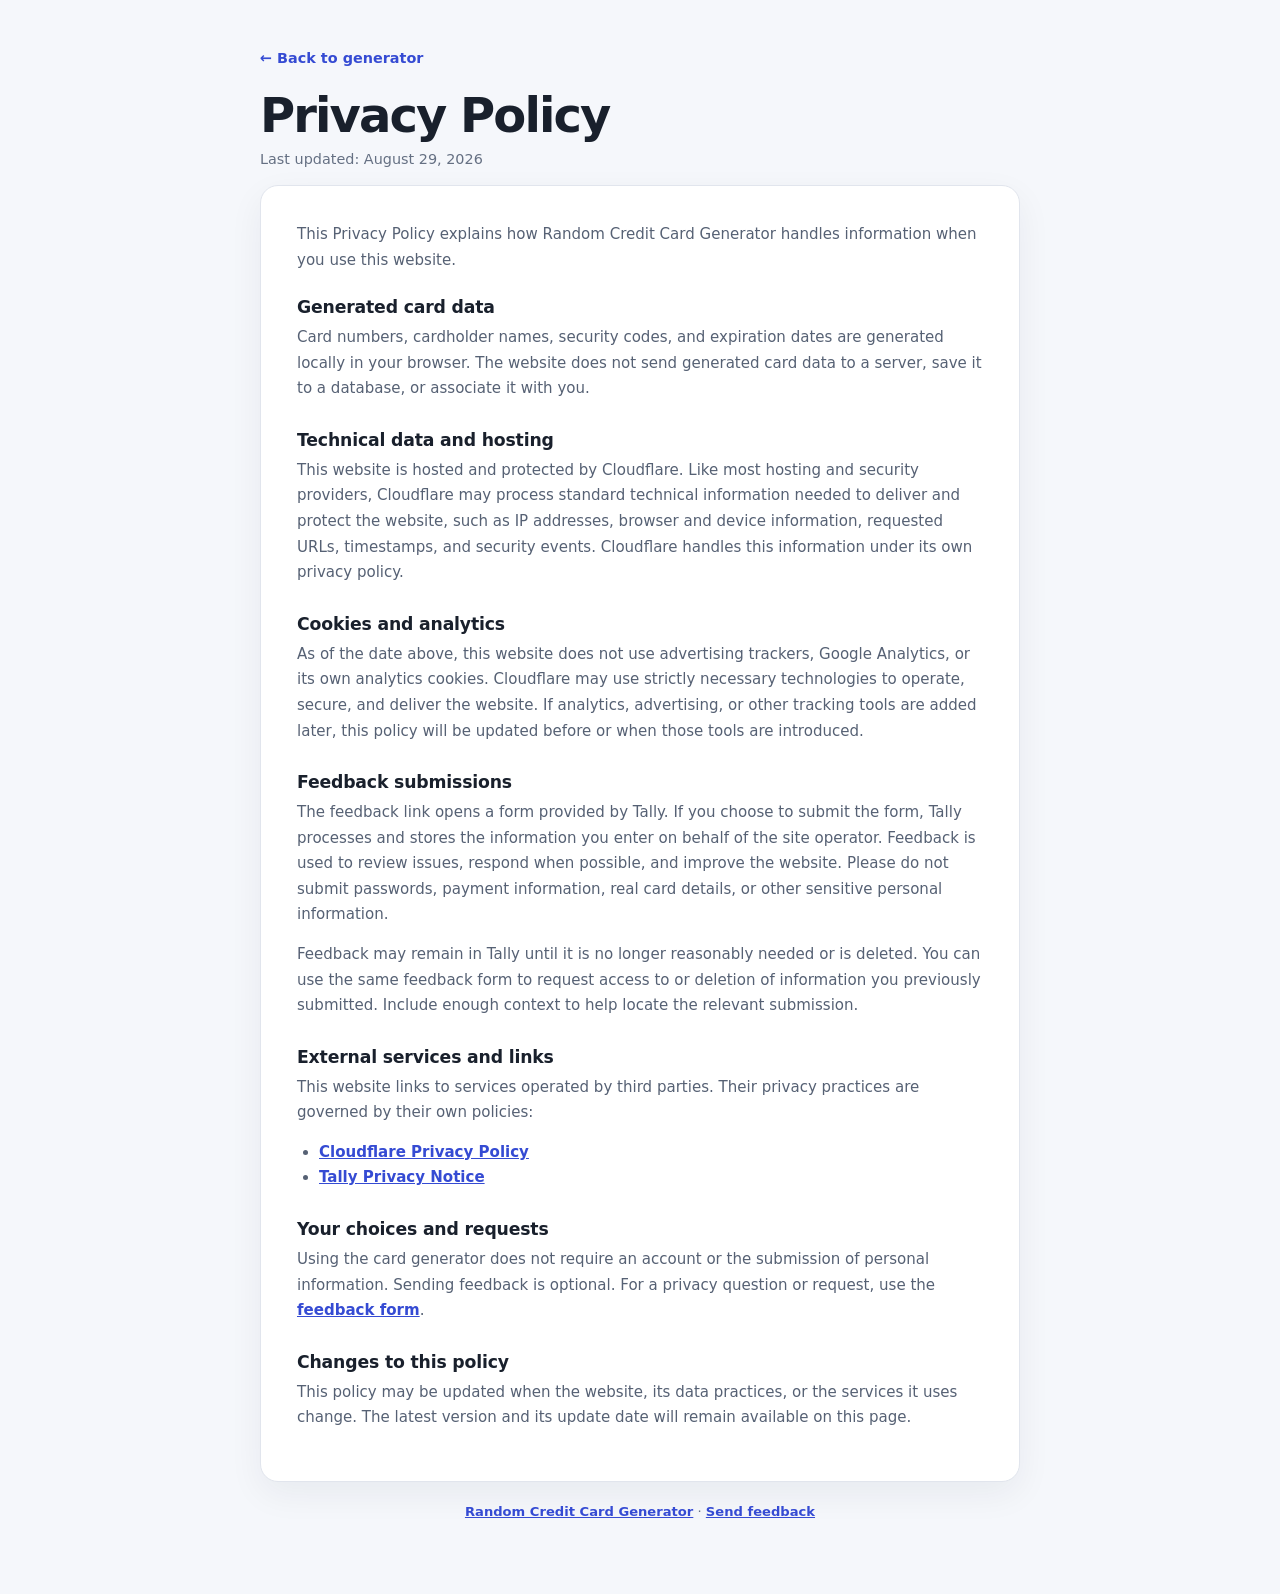
==== privacy.html @ 21941473 "Add privacy policy page" ====
<!doctype html>
<html lang="en">
  <head>
    <meta charset="UTF-8" />
    <meta name="viewport" content="width=device-width, initial-scale=1.0" />
    <meta
      name="description"
      content="Learn how Random Credit Card Generator handles generated card data, technical information, cookies, and feedback submissions."
    />
    <link rel="canonical" href="https://creditcardgenerator.online/privacy.html" />
    <meta property="og:type" content="website" />
    <meta property="og:site_name" content="Random Credit Card Generator" />
    <meta property="og:url" content="https://creditcardgenerator.online/privacy.html" />
    <meta property="og:title" content="Privacy Policy – Random Credit Card Generator" />
    <meta
      property="og:description"
      content="How this website handles generated card data, technical information, cookies, and feedback submissions."
    />
    <title>Privacy Policy – Random Credit Card Generator</title>
    <link rel="stylesheet" href="styles.css?v=3" />
  </head>
  <body>
    <main class="legal-shell">
      <header class="legal-header">
        <a class="back-link" href="index.html">← Back to generator</a>
        <h1>Privacy Policy</h1>
        <p>Last updated: August 29, 2026</p>
      </header>

      <article class="legal-card">
        <p>This Privacy Policy explains how Random Credit Card Generator handles information when you use this website.</p>

        <h2>Generated card data</h2>
        <p>Card numbers, cardholder names, security codes, and expiration dates are generated locally in your browser. The website does not send generated card data to a server, save it to a database, or associate it with you.</p>

        <h2>Technical data and hosting</h2>
        <p>This website is hosted and protected by Cloudflare. Like most hosting and security providers, Cloudflare may process standard technical information needed to deliver and protect the website, such as IP addresses, browser and device information, requested URLs, timestamps, and security events. Cloudflare handles this information under its own privacy policy.</p>

        <h2>Cookies and analytics</h2>
        <p>As of the date above, this website does not use advertising trackers, Google Analytics, or its own analytics cookies. Cloudflare may use strictly necessary technologies to operate, secure, and deliver the website. If analytics, advertising, or other tracking tools are added later, this policy will be updated before or when those tools are introduced.</p>

        <h2>Feedback submissions</h2>
        <p>The feedback link opens a form provided by Tally. If you choose to submit the form, Tally processes and stores the information you enter on behalf of the site operator. Feedback is used to review issues, respond when possible, and improve the website. Please do not submit passwords, payment information, real card details, or other sensitive personal information.</p>
        <p>Feedback may remain in Tally until it is no longer reasonably needed or is deleted. You can use the same feedback form to request access to or deletion of information you previously submitted. Include enough context to help locate the relevant submission.</p>

        <h2>External services and links</h2>
        <p>This website links to services operated by third parties. Their privacy practices are governed by their own policies:</p>
        <ul>
          <li><a href="https://www.cloudflare.com/privacypolicy/" target="_blank" rel="noopener noreferrer">Cloudflare Privacy Policy</a></li>
          <li><a href="https://tally.so/help/privacy-policy" target="_blank" rel="noopener noreferrer">Tally Privacy Notice</a></li>
        </ul>

        <h2>Your choices and requests</h2>
        <p>Using the card generator does not require an account or the submission of personal information. Sending feedback is optional. For a privacy question or request, use the <a href="https://tally.so/r/44Vd1o" target="_blank" rel="noopener noreferrer">feedback form</a>.</p>

        <h2>Changes to this policy</h2>
        <p>This policy may be updated when the website, its data practices, or the services it uses change. The latest version and its update date will remain available on this page.</p>
      </article>

      <footer class="site-footer">
        <p><a href="index.html">Random Credit Card Generator</a> · <a href="https://tally.so/r/44Vd1o" target="_blank" rel="noopener noreferrer">Send feedback</a></p>
      </footer>
    </main>
  </body>
</html>
---- styles.css ----
:root { color-scheme: light; font-family: Inter, ui-sans-serif, system-ui, -apple-system, BlinkMacSystemFont, "Segoe UI", sans-serif; color: #19202c; background: #f5f7fb; }
* { box-sizing: border-box; }
body { margin: 0; min-width: 320px; padding: 48px 24px 72px; }
main { width: min(100%, 1120px); margin: 0 auto; }
h1 { margin: 0 0 32px; font-size: clamp(2rem, 8vw, 3rem); letter-spacing: -0.04em; }
.generator, .card, .info article, .faq { background: #fff; border: 1px solid #e1e5ed; border-radius: 18px; box-shadow: 0 12px 35px rgba(25, 32, 44, 0.06); }
.generator { width: min(100%, 760px); padding: clamp(22px, 5vw, 32px); }
.controls { display: grid; grid-template-columns: minmax(0, 1fr) 160px; gap: 16px; }
label { display: block; margin-bottom: 9px; color: #566174; font-size: .875rem; font-weight: 700; }
select, input { width: 100%; min-height: 46px; padding: 0 12px; border: 1px solid #d6dce7; border-radius: 10px; background: #fff; color: #19202c; font: inherit; }
select:focus-visible, input:focus-visible, button:focus-visible { outline: 3px solid #9ca9ff; outline-offset: 3px; }
button { min-height: 44px; padding: 0 16px; border: 1px solid #d6dce7; border-radius: 10px; background: #fff; color: #19202c; cursor: pointer; font: inherit; font-weight: 750; }
button:hover { filter: brightness(.96); }
.generate { width: 100%; margin-top: 20px; border-color: #354bd3; background: #354bd3; color: #fff; }
.feedback { min-height: 1.35rem; margin: 12px 0 0; color: #247043; font-size: .9rem; }
.results { display: grid; grid-template-columns: repeat(2, minmax(0, 1fr)); gap: 14px; margin-top: 12px; }
.results:empty { display: none; }
.card { min-width: 0; padding: 18px; }
.card-top { color: #566174; font-size: .82rem; font-weight: 750; }
.number-row { display: grid; grid-template-columns: minmax(0, 1fr) auto; align-items: center; gap: 10px; margin: 12px 0 16px; }
.number { margin: 0; overflow-wrap: anywhere; color: #18213a; font-family: ui-monospace, SFMono-Regular, Consolas, monospace; font-size: clamp(1.05rem, 2.2vw, 1.45rem); font-weight: 750; letter-spacing: .025em; }
.card-details { display: grid; grid-template-columns: minmax(140px, 1fr) auto auto; gap: 16px; }
.card-details p { margin: 0; }
.card-details span { display: block; color: #657083; font-size: .75rem; font-weight: 700; }
.card-details strong { display: block; margin-top: 3px; color: #27324a; font-family: ui-monospace, SFMono-Regular, Consolas, monospace; font-size: .9rem; }
.copy { min-height: 38px; padding: 0 13px; }
.batch-actions { display: flex; justify-content: flex-end; flex-wrap: wrap; gap: 10px; margin-top: 20px; }
.batch-actions[hidden] { display: none; }
.info { display: grid; grid-template-columns: repeat(2, minmax(0, 1fr)); gap: 14px; margin-top: 34px; }
.info article { padding: 22px; box-shadow: none; }
.info h2 { margin: 0 0 10px; font-size: 1rem; letter-spacing: -.01em; }
.info p, .info ol { margin: 0; color: #566174; font-size: .92rem; line-height: 1.6; }
.info ol { padding-left: 20px; }
.faq { margin-top: 14px; padding: 22px; box-shadow: none; }
.faq > h2 { margin: 0 0 8px; font-size: 1.15rem; }
.faq details { border-top: 1px solid #e1e5ed; }
.faq summary { padding: 16px 0; cursor: pointer; font-weight: 750; }
.faq p { margin: -4px 0 17px; color: #566174; font-size: .92rem; line-height: 1.6; }
.site-footer { padding: 20px 4px 0; text-align: center; }
.site-footer p { margin: 0; color: #657083; font-size: .82rem; line-height: 1.55; }
.site-footer a { color: #354bd3; font-weight: 700; }
.legal-shell { width: min(100%, 760px); }
.legal-header { margin-bottom: 18px; }
.legal-header h1 { margin: 20px 0 8px; }
.legal-header p { margin: 0; color: #657083; font-size: .9rem; }
.back-link { color: #354bd3; font-size: .9rem; font-weight: 750; text-decoration: none; }
.back-link:hover { text-decoration: underline; }
.legal-card { padding: clamp(22px, 5vw, 36px); background: #fff; border: 1px solid #e1e5ed; border-radius: 18px; box-shadow: 0 12px 35px rgba(25, 32, 44, 0.06); }
.legal-card h2 { margin: 28px 0 8px; font-size: 1.08rem; letter-spacing: -.01em; }
.legal-card h2:first-of-type { margin-top: 24px; }
.legal-card p, .legal-card li { color: #566174; font-size: .94rem; line-height: 1.7; }
.legal-card p { margin: 0 0 14px; }
.legal-card ul { margin: 0 0 16px; padding-left: 22px; }
.legal-card a { color: #354bd3; font-weight: 700; overflow-wrap: anywhere; }
@media (max-width: 880px) { .results { grid-template-columns: 1fr; } }
@media (max-width: 560px) { body { padding: 28px 16px 52px; } .controls, .info { grid-template-columns: 1fr; } .card { padding: 16px; } .number-row { grid-template-columns: minmax(0, 1fr) auto; gap: 8px; } .number { font-size: clamp(1rem, 5vw, 1.3rem); } .card-details { grid-template-columns: minmax(130px, 1fr) auto auto; gap: 10px; } .batch-actions > button { flex: 1 1 140px; } }
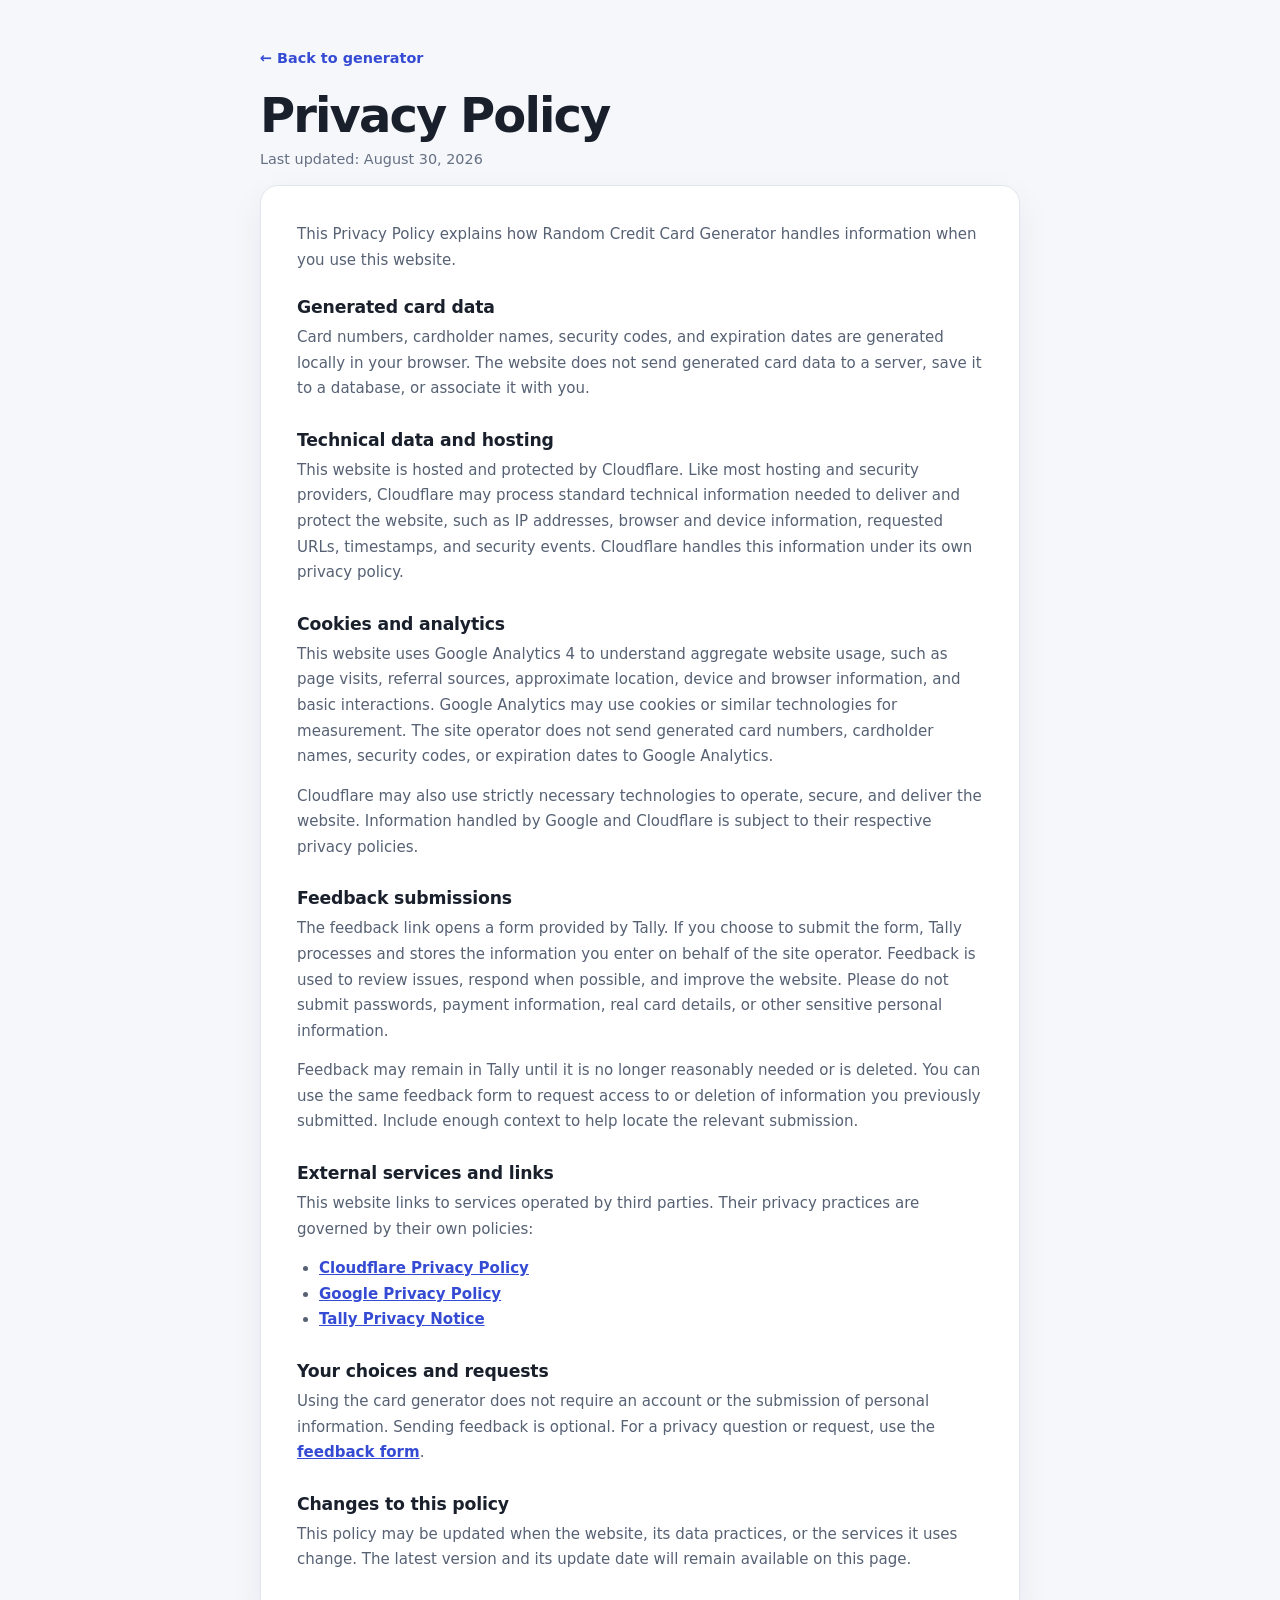
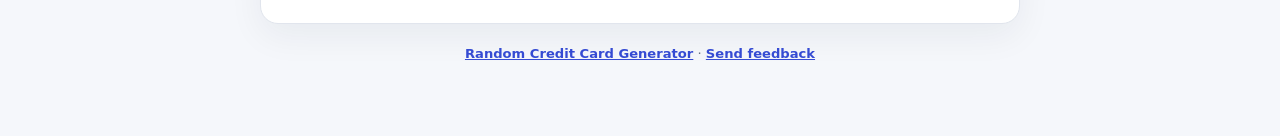
==== commit 59a2ac45: "Add Google Analytics measurement tag" ====
--- a/privacy.html
+++ b/privacy.html
@@ -7,10 +7,12 @@
       name="description"
       content="Learn how Random Credit Card Generator handles generated card data, technical information, cookies, and feedback submissions."
     />
-    <link rel="canonical" href="https://creditcardgenerator.online/privacy.html" />
+    <meta name="theme-color" content="#111827" />
+    <link rel="icon" href="/favicon.svg" type="image/svg+xml" />
+    <link rel="canonical" href="https://creditcardgenerator.online/privacy" />
     <meta property="og:type" content="website" />
     <meta property="og:site_name" content="Random Credit Card Generator" />
-    <meta property="og:url" content="https://creditcardgenerator.online/privacy.html" />
+    <meta property="og:url" content="https://creditcardgenerator.online/privacy" />
     <meta property="og:title" content="Privacy Policy – Random Credit Card Generator" />
     <meta
       property="og:description"
@@ -18,13 +20,20 @@
     />
     <title>Privacy Policy – Random Credit Card Generator</title>
     <link rel="stylesheet" href="styles.css?v=3" />
+    <script async src="https://www.googletagmanager.com/gtag/js?id=G-D59QC6ZC3D"></script>
+    <script>
+      window.dataLayer = window.dataLayer || [];
+      function gtag() { dataLayer.push(arguments); }
+      gtag("js", new Date());
+      gtag("config", "G-D59QC6ZC3D");
+    </script>
   </head>
   <body>
     <main class="legal-shell">
       <header class="legal-header">
-        <a class="back-link" href="index.html">← Back to generator</a>
+        <a class="back-link" href="/">← Back to generator</a>
         <h1>Privacy Policy</h1>
-        <p>Last updated: August 29, 2026</p>
+        <p>Last updated: August 30, 2026</p>
       </header>
 
       <article class="legal-card">
@@ -37,7 +46,8 @@
         <p>This website is hosted and protected by Cloudflare. Like most hosting and security providers, Cloudflare may process standard technical information needed to deliver and protect the website, such as IP addresses, browser and device information, requested URLs, timestamps, and security events. Cloudflare handles this information under its own privacy policy.</p>
 
         <h2>Cookies and analytics</h2>
-        <p>As of the date above, this website does not use advertising trackers, Google Analytics, or its own analytics cookies. Cloudflare may use strictly necessary technologies to operate, secure, and deliver the website. If analytics, advertising, or other tracking tools are added later, this policy will be updated before or when those tools are introduced.</p>
+        <p>This website uses Google Analytics 4 to understand aggregate website usage, such as page visits, referral sources, approximate location, device and browser information, and basic interactions. Google Analytics may use cookies or similar technologies for measurement. The site operator does not send generated card numbers, cardholder names, security codes, or expiration dates to Google Analytics.</p>
+        <p>Cloudflare may also use strictly necessary technologies to operate, secure, and deliver the website. Information handled by Google and Cloudflare is subject to their respective privacy policies.</p>
 
         <h2>Feedback submissions</h2>
         <p>The feedback link opens a form provided by Tally. If you choose to submit the form, Tally processes and stores the information you enter on behalf of the site operator. Feedback is used to review issues, respond when possible, and improve the website. Please do not submit passwords, payment information, real card details, or other sensitive personal information.</p>
@@ -47,6 +57,7 @@
         <p>This website links to services operated by third parties. Their privacy practices are governed by their own policies:</p>
         <ul>
           <li><a href="https://www.cloudflare.com/privacypolicy/" target="_blank" rel="noopener noreferrer">Cloudflare Privacy Policy</a></li>
+          <li><a href="https://policies.google.com/privacy" target="_blank" rel="noopener noreferrer">Google Privacy Policy</a></li>
           <li><a href="https://tally.so/help/privacy-policy" target="_blank" rel="noopener noreferrer">Tally Privacy Notice</a></li>
         </ul>
 
@@ -58,7 +69,7 @@
       </article>
 
       <footer class="site-footer">
-        <p><a href="index.html">Random Credit Card Generator</a> · <a href="https://tally.so/r/44Vd1o" target="_blank" rel="noopener noreferrer">Send feedback</a></p>
+        <p><a href="/">Random Credit Card Generator</a> · <a href="https://tally.so/r/44Vd1o" target="_blank" rel="noopener noreferrer">Send feedback</a></p>
       </footer>
     </main>
   </body>
